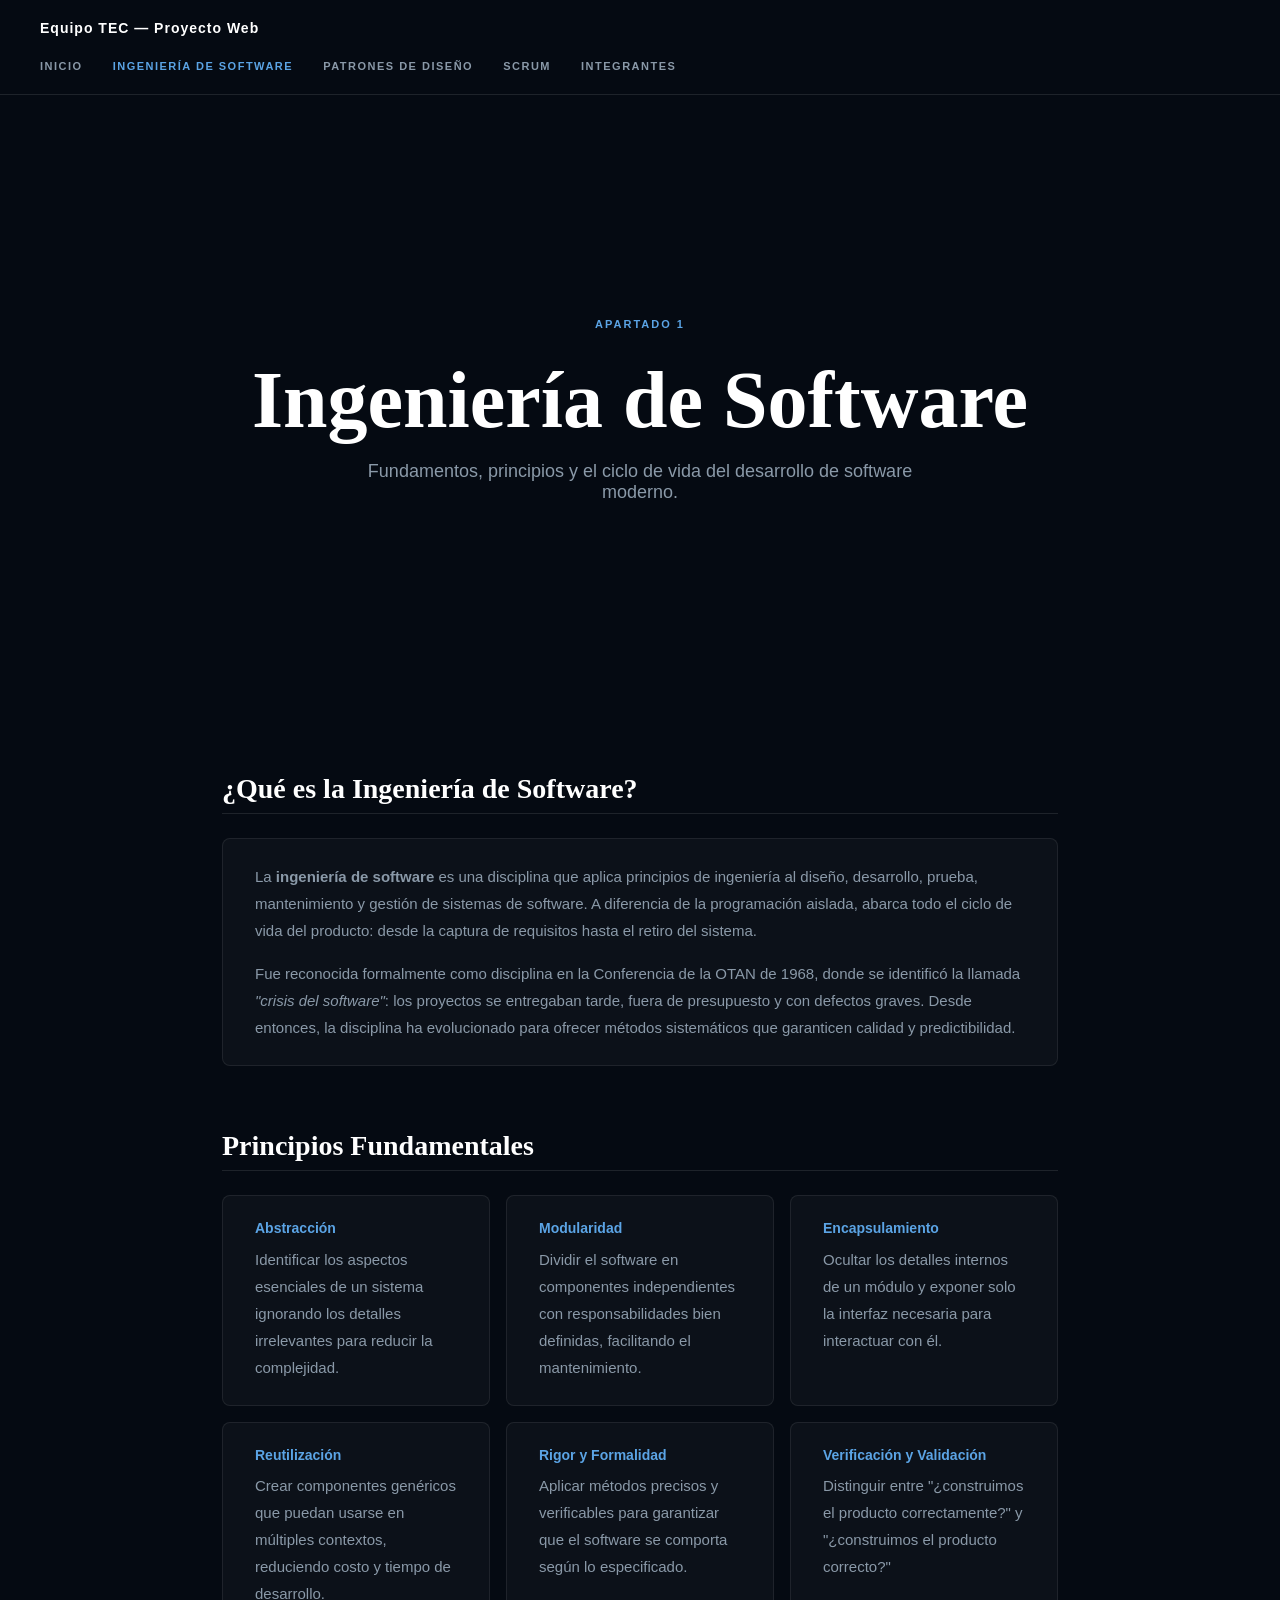
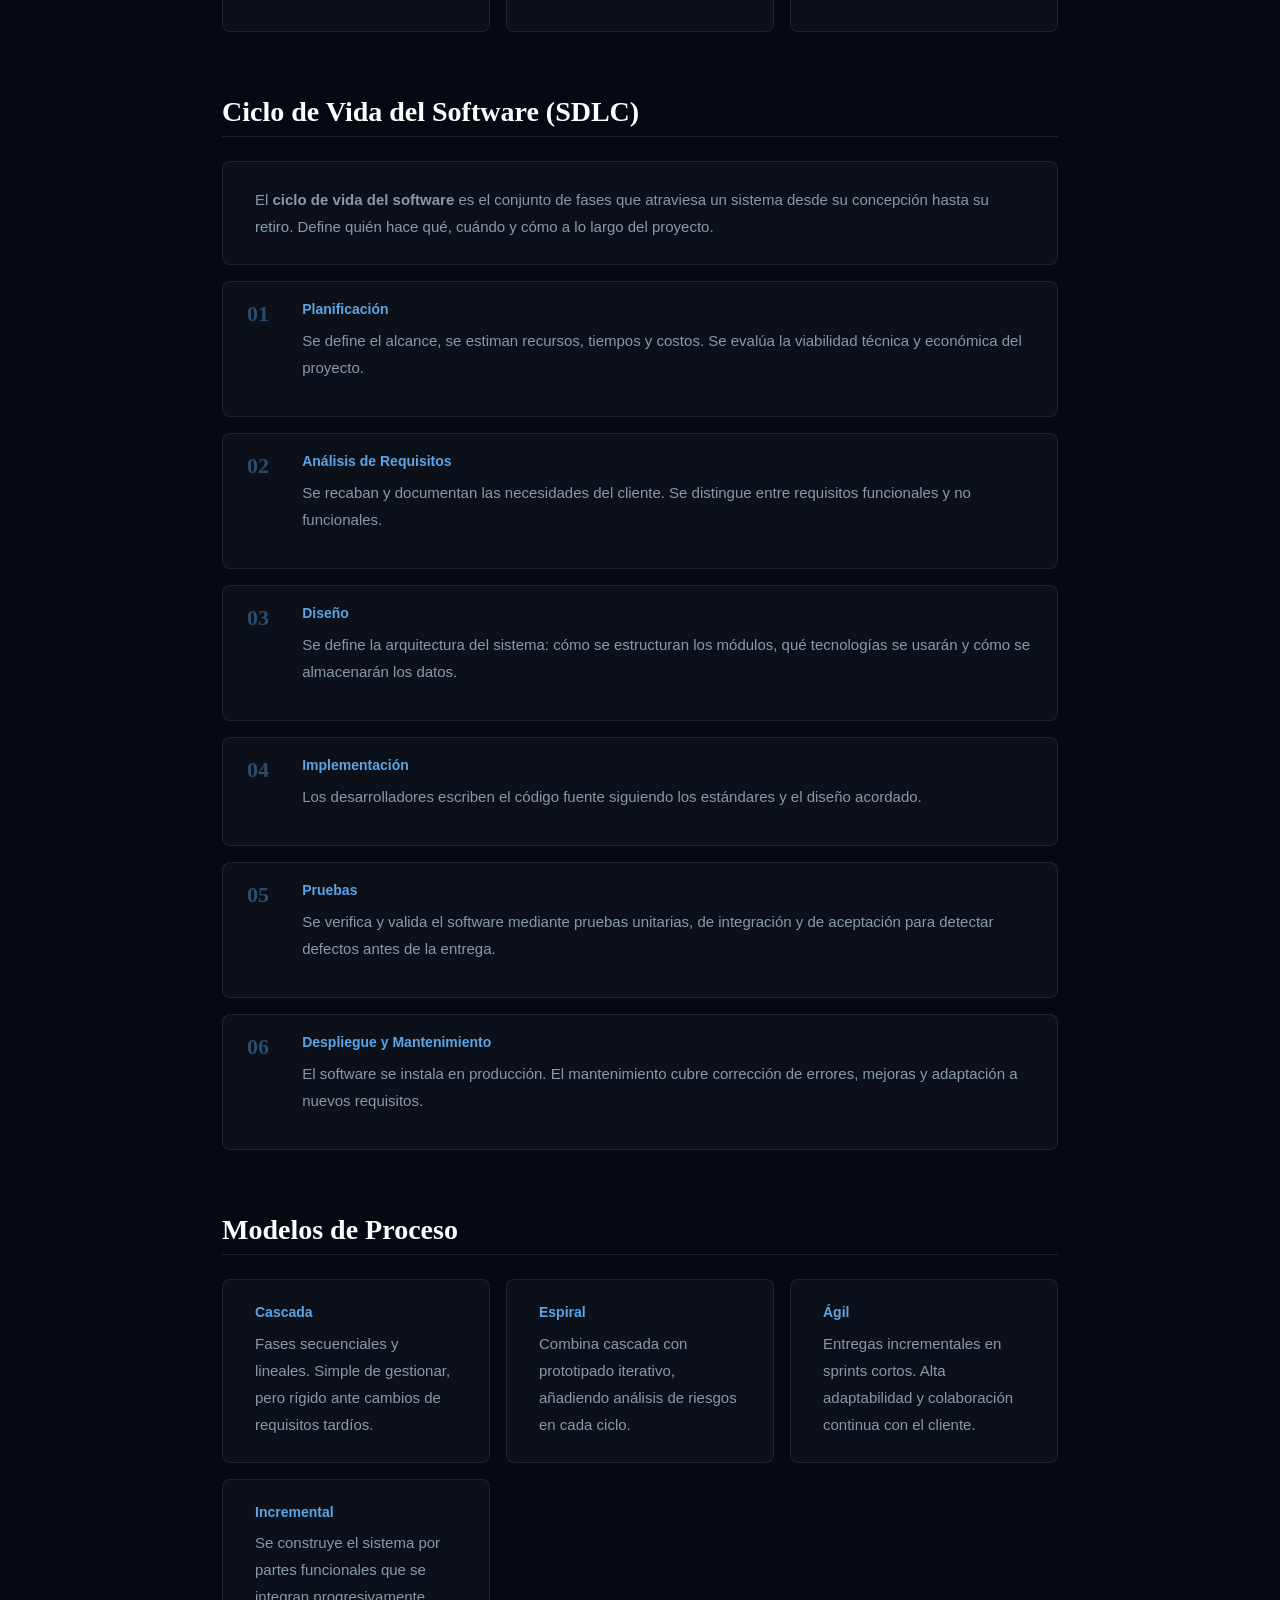
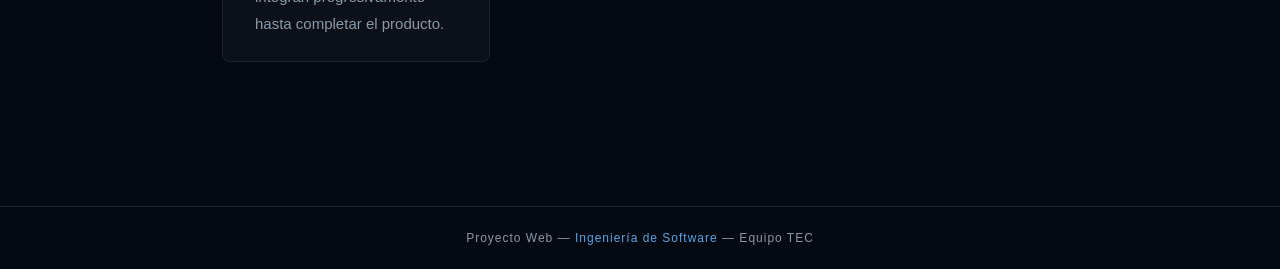
==== ingenieriaSoftwre.html @ 1060b1c9 "Se agrega Ingenieria de Software" ====
<!DOCTYPE html>
<html lang="es">
<head>
    <meta charset="UTF-8">
    <meta name="viewport" content="width=device-width, initial-scale=1.0">
    <title>Ingeniería de Software</title>
    <link rel="stylesheet" href="style.css">
</head>
<body>

    <header class="nav_bar">
        <div class="logo">Equipo TEC — Proyecto Web</div>
        <nav>
            <ul class="nav_menu">
                <li><a href="index.html">INICIO</a></li>
                <li><a href="ingenieriaSoftwre.html" class="active">INGENIERÍA DE SOFTWARE</a></li>
                <li><a href="patronesDiseño.html">PATRONES DE DISEÑO</a></li>
                <li><a href="scrum.html">SCRUM</a></li>
                <li><a href="perfilDesarrollador.html">INTEGRANTES</a></li>
            </ul>
        </nav>
    </header>

    <section class="contenido">
        <div>
            <p class="page_label">Apartado 1</p>
            <h1>Ingeniería de Software</h1>
            <p>Fundamentos, principios y el ciclo de vida del desarrollo de software moderno.</p>
        </div>
    </section>

    <main class="page_content">

        <section class="seccion">
            <h2 class="seccion_titulo">¿Qué es la Ingeniería de Software?</h2>
            <div class="card">
                <p>La <strong>ingeniería de software</strong> es una disciplina que aplica principios de ingeniería al diseño, desarrollo, prueba, mantenimiento y gestión de sistemas de software. A diferencia de la programación aislada, abarca todo el ciclo de vida del producto: desde la captura de requisitos hasta el retiro del sistema.</p>
                <p>Fue reconocida formalmente como disciplina en la Conferencia de la OTAN de 1968, donde se identificó la llamada <em>"crisis del software"</em>: los proyectos se entregaban tarde, fuera de presupuesto y con defectos graves. Desde entonces, la disciplina ha evolucionado para ofrecer métodos sistemáticos que garanticen calidad y predictibilidad.</p>
            </div>
        </section>

        <section class="seccion">
            <h2 class="seccion_titulo">Principios Fundamentales</h2>
            <div class="grid_cards">
                <div class="card">
                    <h3 class="card_titulo">Abstracción</h3>
                    <p>Identificar los aspectos esenciales de un sistema ignorando los detalles irrelevantes para reducir la complejidad.</p>
                </div>
                <div class="card">
                    <h3 class="card_titulo">Modularidad</h3>
                    <p>Dividir el software en componentes independientes con responsabilidades bien definidas, facilitando el mantenimiento.</p>
                </div>
                <div class="card">
                    <h3 class="card_titulo">Encapsulamiento</h3>
                    <p>Ocultar los detalles internos de un módulo y exponer solo la interfaz necesaria para interactuar con él.</p>
                </div>
                <div class="card">
                    <h3 class="card_titulo">Reutilización</h3>
                    <p>Crear componentes genéricos que puedan usarse en múltiples contextos, reduciendo costo y tiempo de desarrollo.</p>
                </div>
                <div class="card">
                    <h3 class="card_titulo">Rigor y Formalidad</h3>
                    <p>Aplicar métodos precisos y verificables para garantizar que el software se comporta según lo especificado.</p>
                </div>
                <div class="card">
                    <h3 class="card_titulo">Verificación y Validación</h3>
                    <p>Distinguir entre "¿construimos el producto correctamente?" y "¿construimos el producto correcto?"</p>
                </div>
            </div>
        </section>

        <section class="seccion">
            <h2 class="seccion_titulo">Ciclo de Vida del Software (SDLC)</h2>
            <div class="card" style="margin-bottom: 1rem;">
                <p>El <strong>ciclo de vida del software</strong> es el conjunto de fases que atraviesa un sistema desde su concepción hasta su retiro. Define quién hace qué, cuándo y cómo a lo largo del proyecto.</p>
            </div>
            <div class="timeline">
                <div class="tl_item">
                    <span class="tl_num">01</span>
                    <div>
                        <h3 class="card_titulo">Planificación</h3>
                        <p>Se define el alcance, se estiman recursos, tiempos y costos. Se evalúa la viabilidad técnica y económica del proyecto.</p>
                    </div>
                </div>
                <div class="tl_item">
                    <span class="tl_num">02</span>
                    <div>
                        <h3 class="card_titulo">Análisis de Requisitos</h3>
                        <p>Se recaban y documentan las necesidades del cliente. Se distingue entre requisitos funcionales y no funcionales.</p>
                    </div>
                </div>
                <div class="tl_item">
                    <span class="tl_num">03</span>
                    <div>
                        <h3 class="card_titulo">Diseño</h3>
                        <p>Se define la arquitectura del sistema: cómo se estructuran los módulos, qué tecnologías se usarán y cómo se almacenarán los datos.</p>
                    </div>
                </div>
                <div class="tl_item">
                    <span class="tl_num">04</span>
                    <div>
                        <h3 class="card_titulo">Implementación</h3>
                        <p>Los desarrolladores escriben el código fuente siguiendo los estándares y el diseño acordado.</p>
                    </div>
                </div>
                <div class="tl_item">
                    <span class="tl_num">05</span>
                    <div>
                        <h3 class="card_titulo">Pruebas</h3>
                        <p>Se verifica y valida el software mediante pruebas unitarias, de integración y de aceptación para detectar defectos antes de la entrega.</p>
                    </div>
                </div>
                <div class="tl_item">
                    <span class="tl_num">06</span>
                    <div>
                        <h3 class="card_titulo">Despliegue y Mantenimiento</h3>
                        <p>El software se instala en producción. El mantenimiento cubre corrección de errores, mejoras y adaptación a nuevos requisitos.</p>
                    </div>
                </div>
            </div>
        </section>

        <section class="seccion">
            <h2 class="seccion_titulo">Modelos de Proceso</h2>
            <div class="grid_cards">
                <div class="card">
                    <h3 class="card_titulo">Cascada</h3>
                    <p>Fases secuenciales y lineales. Simple de gestionar, pero rígido ante cambios de requisitos tardíos.</p>
                </div>
                <div class="card">
                    <h3 class="card_titulo">Espiral</h3>
                    <p>Combina cascada con prototipado iterativo, añadiendo análisis de riesgos en cada ciclo.</p>
                </div>
                <div class="card">
                    <h3 class="card_titulo">Ágil</h3>
                    <p>Entregas incrementales en sprints cortos. Alta adaptabilidad y colaboración continua con el cliente.</p>
                </div>
                <div class="card">
                    <h3 class="card_titulo">Incremental</h3>
                    <p>Se construye el sistema por partes funcionales que se integran progresivamente hasta completar el producto.</p>
                </div>
            </div>
        </section>

    </main>

    <footer class="footer">
        <p>Proyecto Web — <span class="footer_acento">Ingeniería de Software</span> — Equipo TEC</p>
    </footer>

</body>
</html>
---- style.css ----
:root {
    --bg-color: #050a12;
    --text-white: #ffffff;
    --accent-blue: #5ba4e5;
    --nav-text: #8a99a8;
    --font-main: 'Inter', sans-serif;
    --font-title: 'Playfair Display', serif;
}

* {
    margin: 0;
    padding: 0;
    box-sizing: border-box;
}

body {
    background-color: var(--bg-color);
    color: var(--text-white);
    font-family: var(--font-main);
    overflow-x: hidden;
}

.nav_bar {
    padding: 20px 40px;
    border-bottom: 1px solid rgba(255, 255, 255, 0.1);
}

.logo {
    font-size: 14px;
    font-weight: 600;
    margin-bottom: 20px;
    display: flex;
    align-items: center;
    letter-spacing: 1px;
}

.nav_menu {
    list-style: none;
    display: flex;
    gap: 30px;
}

.nav_menu li a {
    text-decoration: none;
    color: var(--nav-text);
    font-size: 11px;
    font-weight: 700;
    letter-spacing: 1.5px;
    transition: 0.3s;
}

.contenido {
    height: 70vh;
    display: flex;
    align-items: center;
    justify-content: center;
    text-align: center;
    position: relative;
}

h1 {
    font-family: var(--font-title);
    font-size: 80px;
    margin-top: 25px;
    margin-bottom: 15px;
    font-weight: 700;
}

p {
    color: var(--nav-text);
    font-size: 18px;
    font-weight: 300;
    max-width: 600px;
    margin: 0 auto;
}


.nav_menu li a.active { color: var(--accent-blue); }

.page_label {
    font-size: 11px;
    font-weight: 700;
    letter-spacing: 2px;
    text-transform: uppercase;
    color: var(--accent-blue);
}

.page_content {
    max-width: 900px;
    margin: 0 auto;
    padding: 3rem 2rem 5rem;
}

.seccion { margin-bottom: 4rem; }

.seccion_titulo {
    font-family: var(--font-title);
    font-size: 28px;
    font-weight: 700;
    margin-bottom: 1.5rem;
    padding-bottom: 0.5rem;
    border-bottom: 1px solid rgba(255, 255, 255, 0.1);
}

.card {
    background: rgba(255, 255, 255, 0.03);
    border: 1px solid rgba(255, 255, 255, 0.08);
    border-radius: 8px;
    padding: 1.5rem 2rem;
}

.card p, .tl_item p {
    font-size: 15px !important;
    line-height: 1.8;
    margin-bottom: 1rem;
    max-width: none;
}

.card p:last-child { margin-bottom: 0; }

.card_titulo {
    font-size: 14px;
    font-weight: 600;
    color: var(--accent-blue);
    margin-bottom: 0.6rem;
}

.grid_cards {
    display: grid;
    grid-template-columns: repeat(auto-fit, minmax(250px, 1fr));
    gap: 1rem;
}

.cita {
    border-left: 2px solid var(--accent-blue);
    padding: 0.8rem 1.2rem;
    margin-top: 1rem;
    font-style: italic;
    color: var(--nav-text);
    background: rgba(91, 164, 229, 0.05);
    font-size: 14px !important;
    max-width: none !important;
}

.cita strong { color: var(--text-white); font-style: normal; }

.timeline { display: flex; flex-direction: column; gap: 1rem; }

.tl_item {
    display: flex;
    gap: 1.2rem;
    background: rgba(255, 255, 255, 0.03);
    border: 1px solid rgba(255, 255, 255, 0.08);
    border-radius: 8px;
    padding: 1.2rem 1.5rem;
}

.tl_num {
    font-family: var(--font-title);
    font-size: 22px;
    font-weight: 700;
    color: var(--accent-blue);
    opacity: 0.4;
    min-width: 36px;
}

.footer {
    border-top: 1px solid rgba(255, 255, 255, 0.1);
    padding: 1.5rem 40px;
    text-align: center;
}

.footer p { font-size: 12px; letter-spacing: 1px; }

.footer_acento { color: var(--accent-blue); }
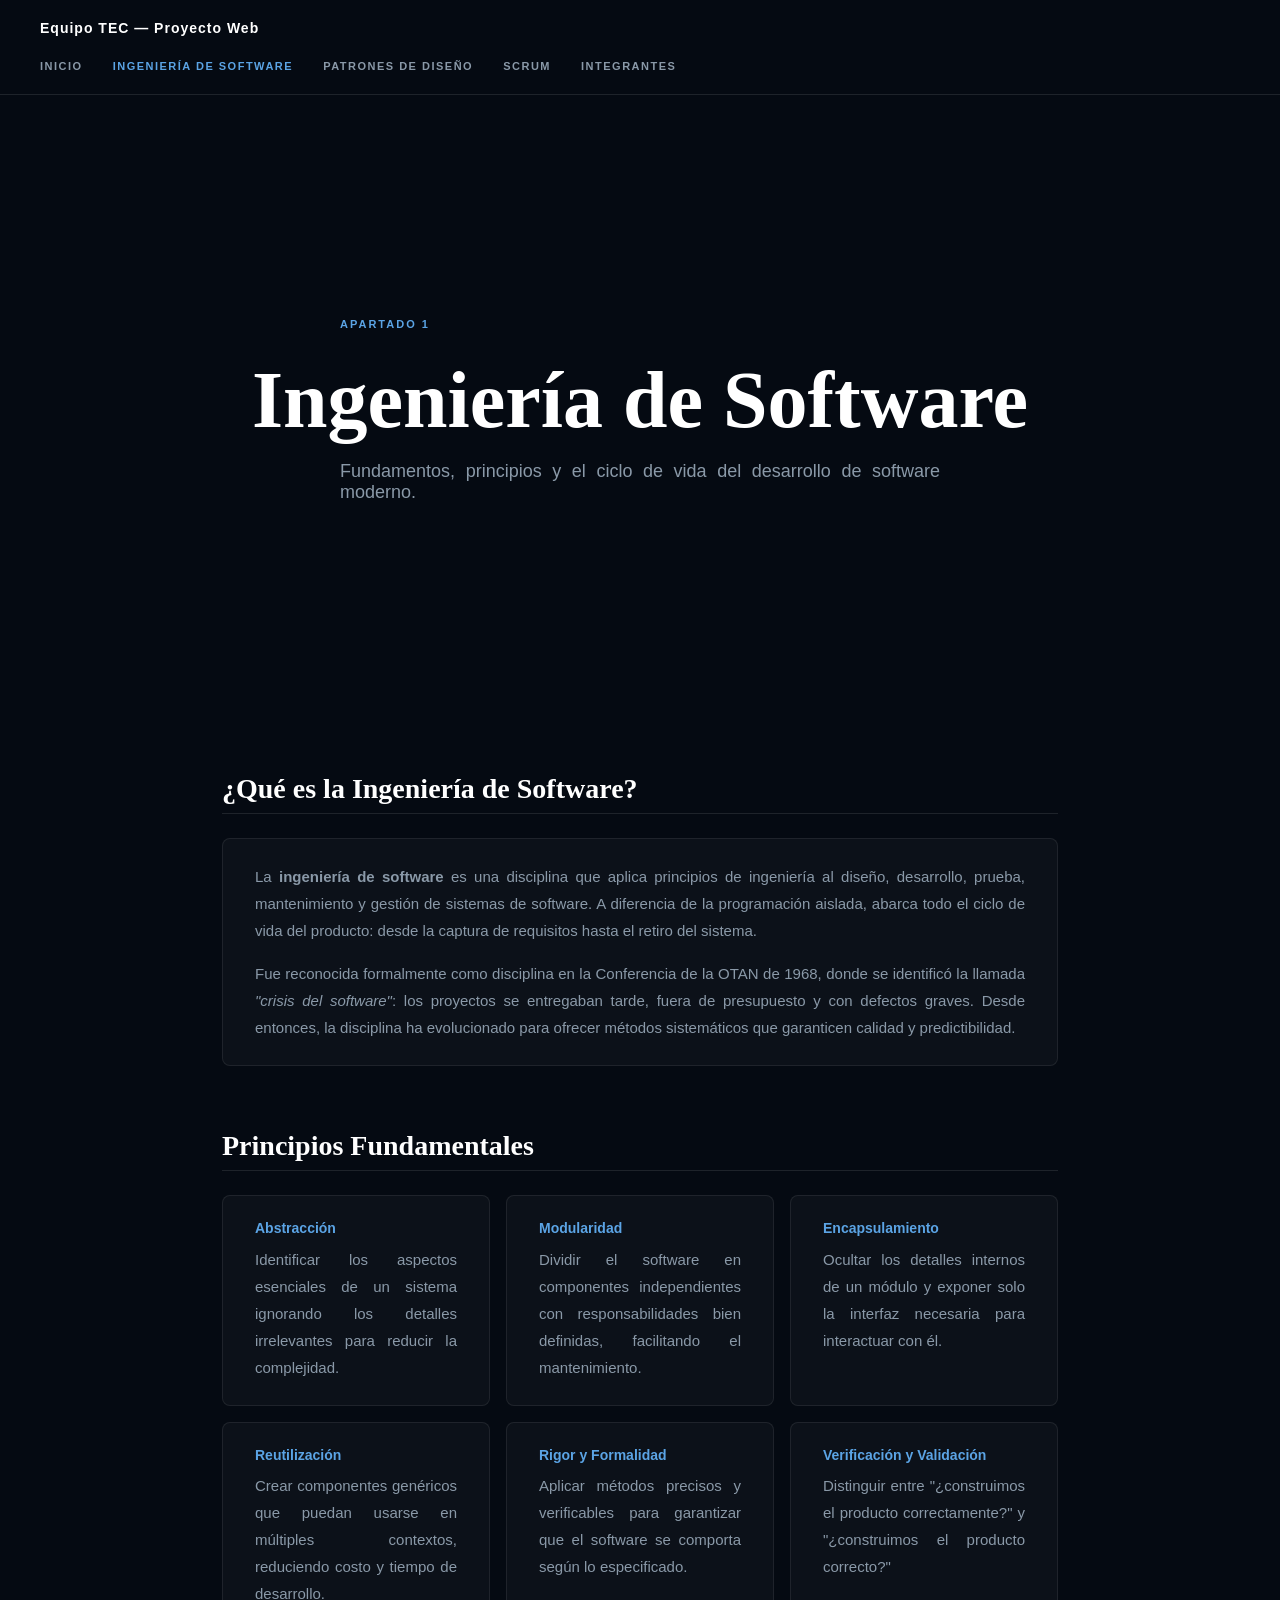
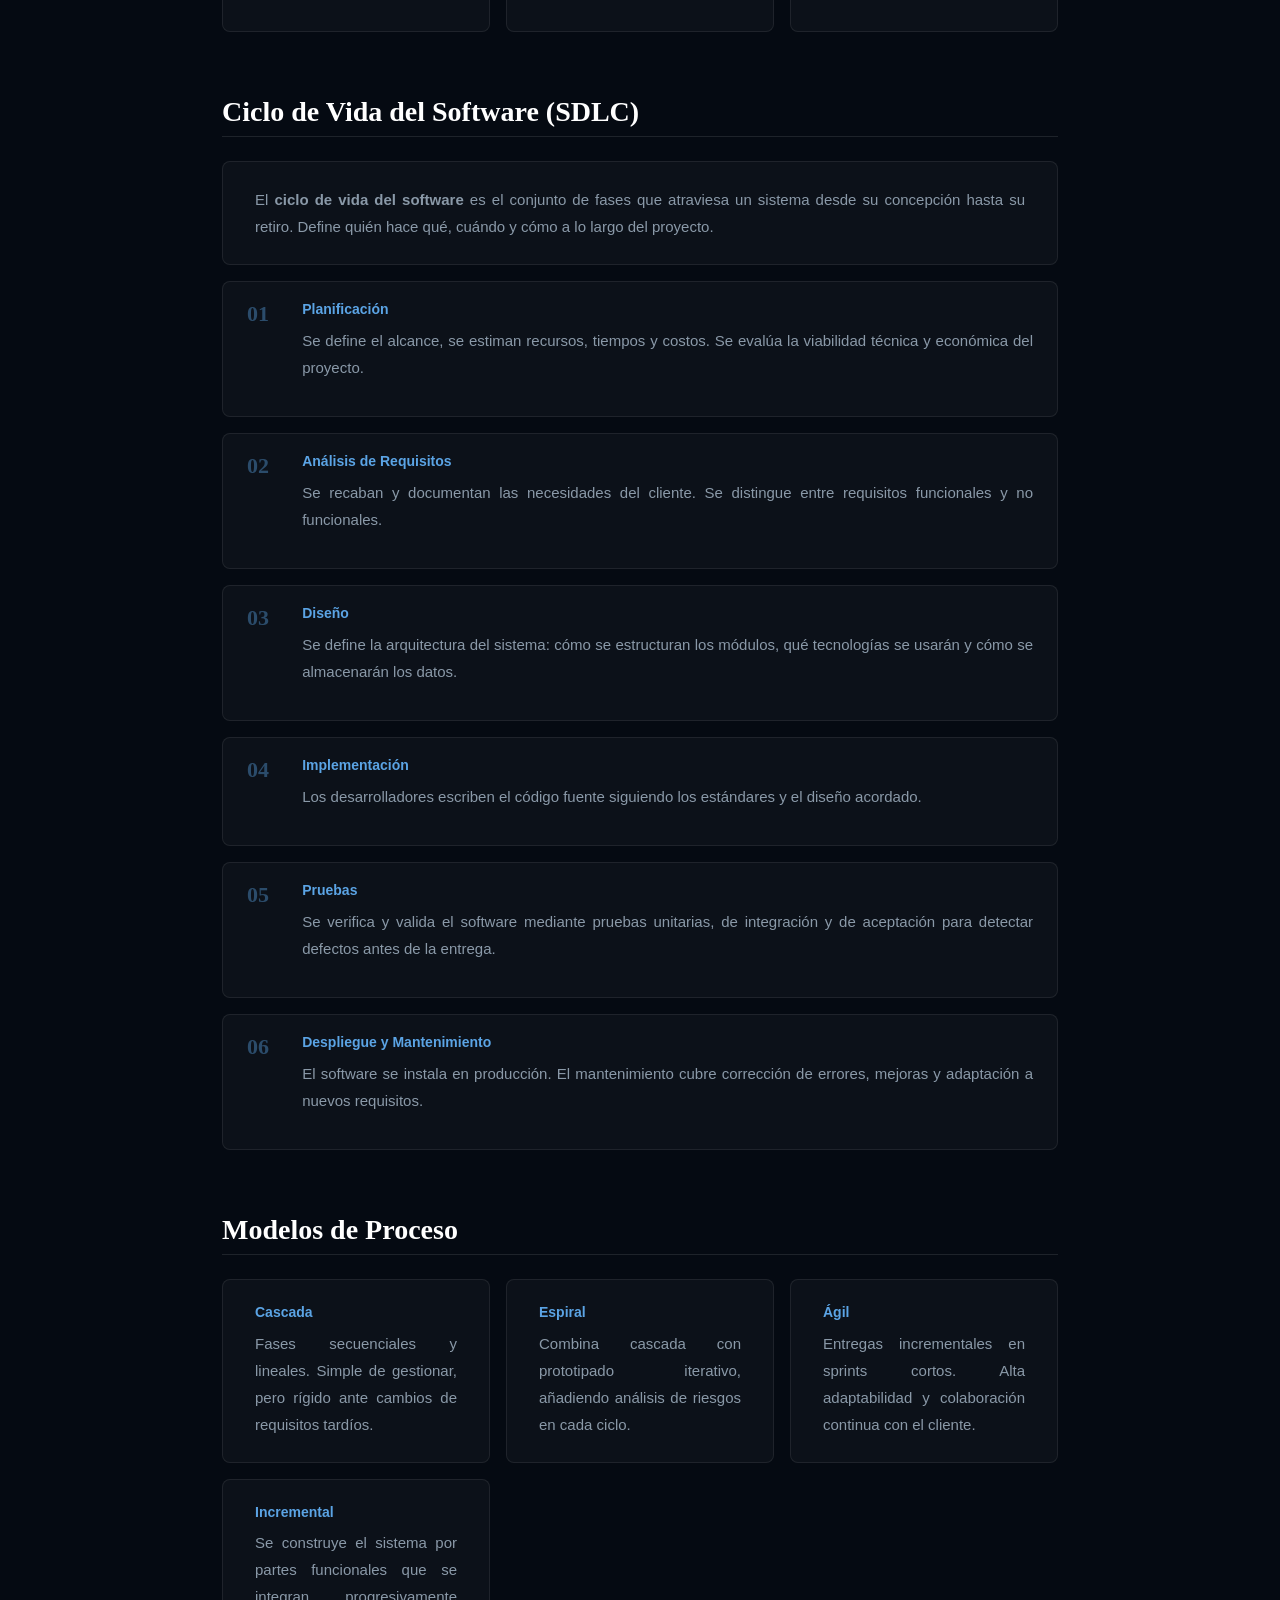
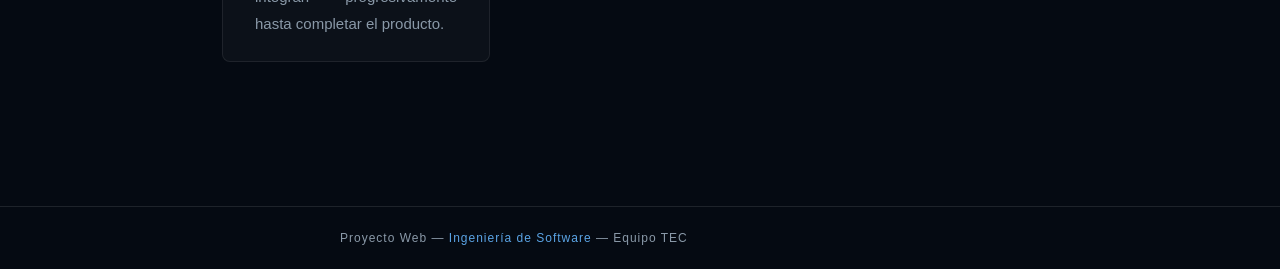
==== commit 25f88c8f: "Se agrega pagina de integrantes y se corrigen rutas" ====
--- a/ingenieriaSoftwre.html
+++ b/ingenieriaSoftwre.html
@@ -16,7 +16,7 @@
                 <li><a href="ingenieriaSoftwre.html" class="active">INGENIERÍA DE SOFTWARE</a></li>
                 <li><a href="patronesDiseño.html">PATRONES DE DISEÑO</a></li>
                 <li><a href="scrum.html">SCRUM</a></li>
-                <li><a href="perfilDesarrollador.html">INTEGRANTES</a></li>
+                <li><a href="integrantes.html">INTEGRANTES</a></li>
             </ul>
         </nav>
     </header>
--- a/style.css
+++ b/style.css
@@ -72,8 +72,30 @@
     font-weight: 300;
     max-width: 600px;
     margin: 0 auto;
-}
-
+    text-align: justify;
+}
+
+/* Resalta la pestaña actual y el hover en el menú */
+.nav_menu li a:hover,
+.nav_menu li a.active {
+    color: var(--accent-blue);
+}
+
+/* Contenedor extra para agrupar h1 y p si decides agregar más cosas */
+.texto-central {
+    display: flex;
+    flex-direction: column;
+    padding: 0 20px;
+}
+
+/* Usando el color azul de tus variables para resaltar partes del título */
+.resaltado {
+    color: var(--accent-blue);
+}
+
+.parrafos{
+    color: var(--text-white);
+}
 
 .nav_menu li a.active { color: var(--accent-blue); }
 
@@ -170,6 +192,66 @@
     text-align: center;
 }
 
+.rol_group {
+    margin-bottom: 3rem;
+}
+
+.rol_label {
+    font-size: 11px;
+    font-weight: 700;
+    letter-spacing: 2px;
+    text-transform: uppercase;
+    color: var(--accent-blue);
+    margin-bottom: 1rem;
+}
+
+.integrante_card {
+    display: flex;
+    flex-direction: row;
+    background: rgba(255, 255, 255, 0.03);
+    border: 1px solid rgba(255, 255, 255, 0.08);
+    border-radius: 8px;
+    overflow: hidden;
+    margin-bottom: 1rem;
+}
+
+.integrante_foto {
+    width: 180px;
+    height: 180px;
+    object-fit: cover;
+    flex-shrink: 0;
+    display: block;
+}
+
+.integrante_info {
+    padding: 1.2rem 1.5rem;
+}
+
+.integrante_nombre {
+    font-size: 16px;
+    font-weight: 600;
+    color: var(--text-white);
+    margin-bottom: 0.3rem;
+}
+
+.integrante_rol {
+    font-size: 11px;
+    font-weight: 700;
+    letter-spacing: 1.5px;
+    text-transform: uppercase;
+    color: var(--accent-blue);
+    display: block;
+    margin-bottom: 0.8rem;
+}
+
+.integrante_desc {
+    font-size: 13px !important;
+    line-height: 1.7;
+    color: var(--nav-text);
+    max-width: none;
+}
+
+
 .footer p { font-size: 12px; letter-spacing: 1px; }
 
 .footer_acento { color: var(--accent-blue); }
